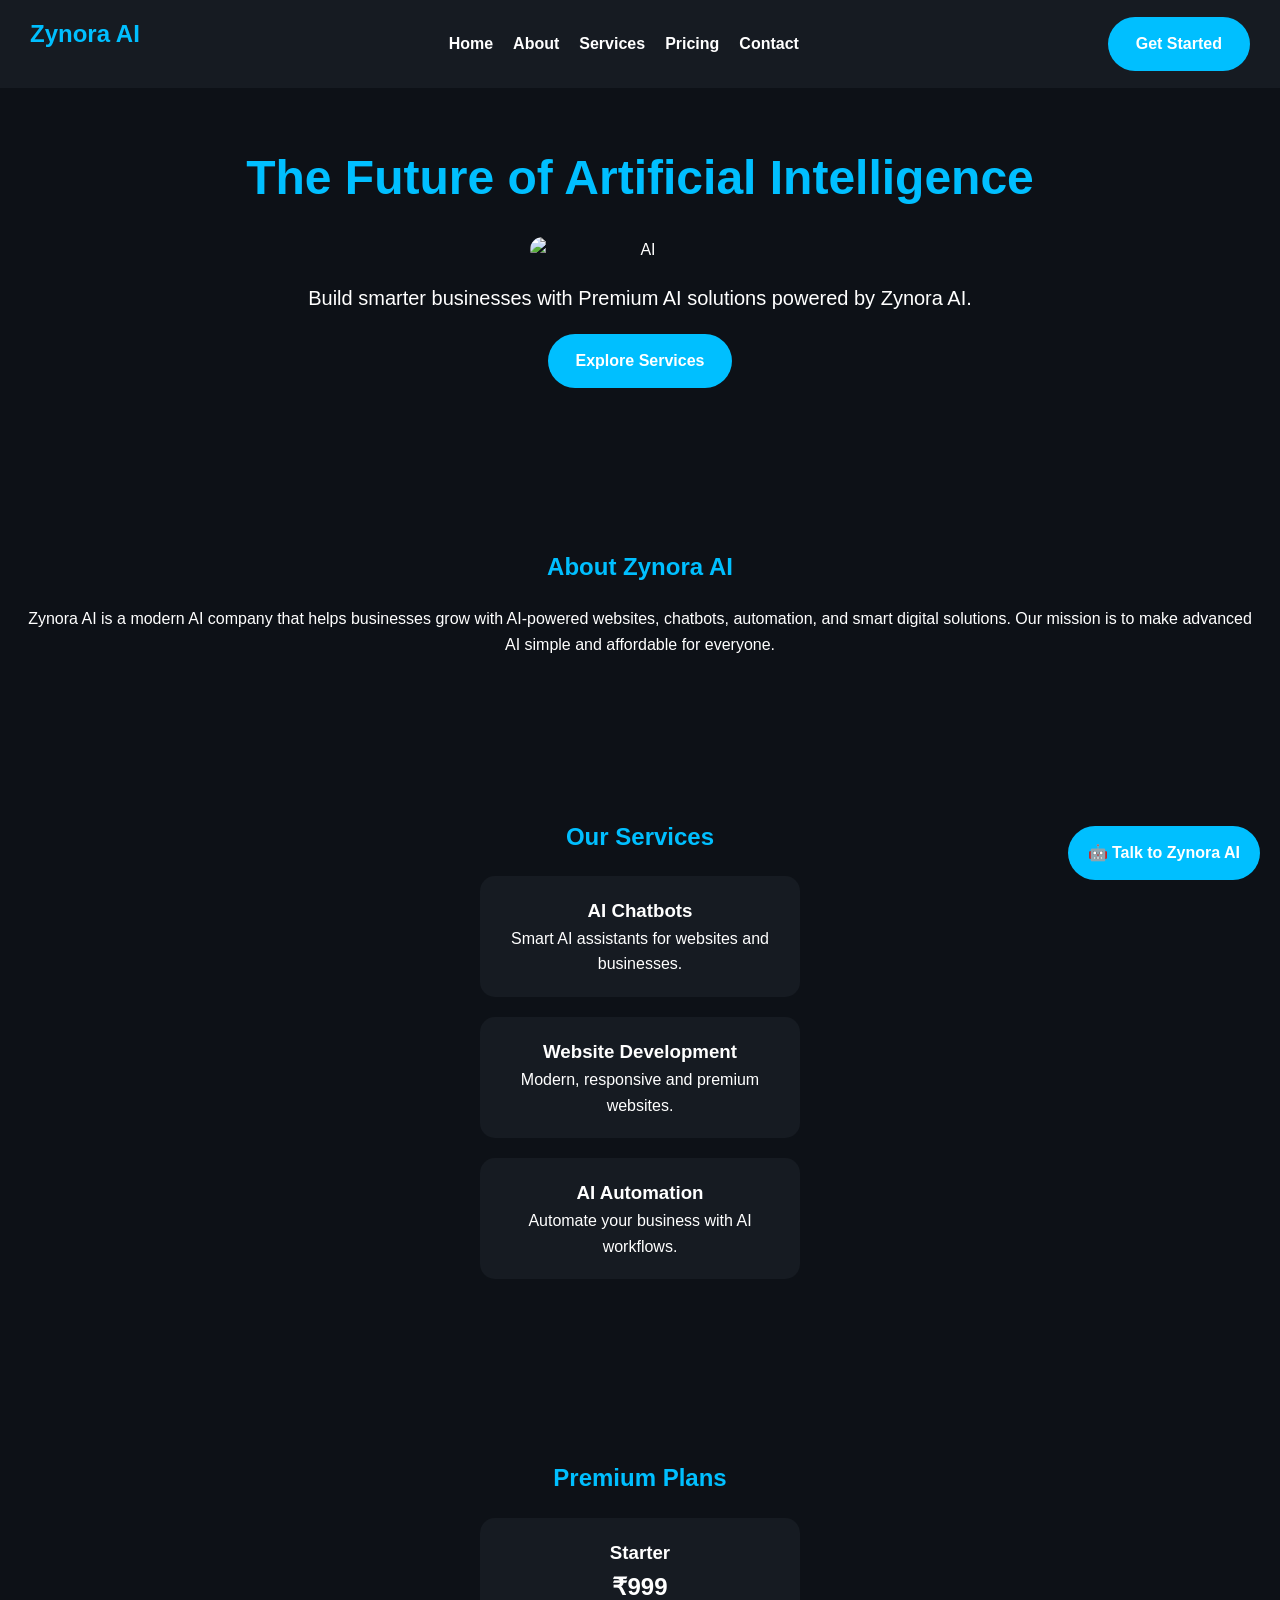
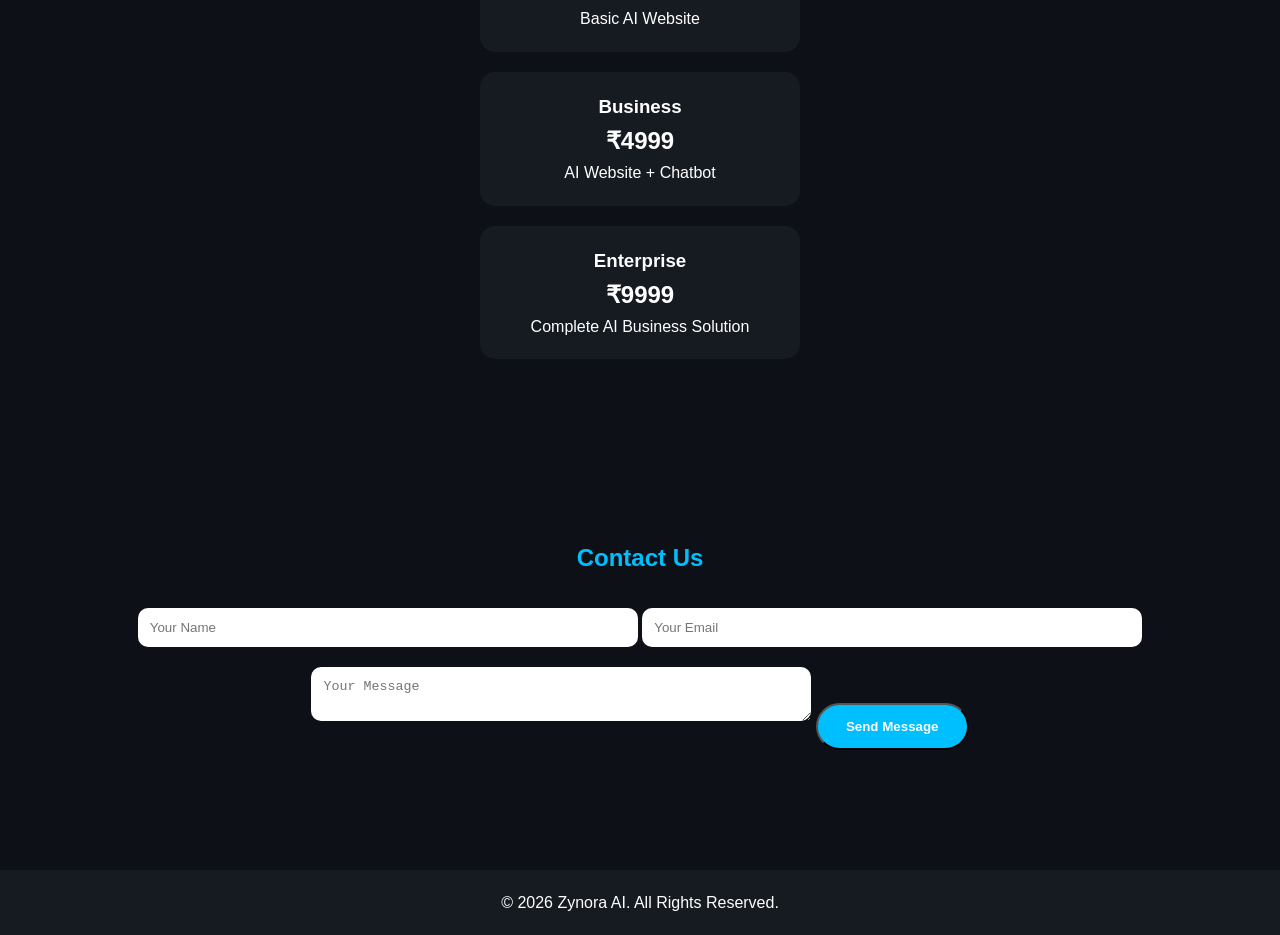
==== index.html @ 3960b530 "Fix duplicate closing form tag in index.html Removed duplicate closing form tag before the contact s" ====
<!DOCTYPE html>
<html lang="en">
<head>
<meta charset="UTF-8">
<meta name="viewport" content="width=device-width, initial-scale=1.0">
<title>Zynora AI | Premium</title>

<link rel="stylesheet" href="style.css">
<link href="https://fonts.googleapis.com/css2?family=Poppins:wght@300;400;600;700&display=swap" rel="stylesheet">
</head>

<body>

<header>
<nav class="navbar">
<h2>Zynora AI</h2>

<ul>
<li><a href="#home">Home</a></li>
<li><a href="#about">About</a></li>
<li><a href="#services">Services</a></li>
<li><a href="#pricing">Pricing</a></li>
<li><a href="#contact">Contact</a></li>
</ul>

<a href="#pricing" class="btn">Get Started</a>

</nav>
</header>

<section id="home" class="hero">

<h1>The Future of Artificial Intelligence</h1>
<img src="https://images.unsplash.com/photo-1677442136019-21780ecad995?w=900"
alt="AI"
class="hero-image">
<p>Build smarter businesses with Premium AI solutions powered by Zynora AI.</p>

<a href="#services" class="btn">Explore Services</a>
</section>
    <section id="about">
        <h2>About Zynora AI</h2>
    <p>
Zynora AI is a modern AI company that helps businesses grow with AI-powered websites, chatbots, automation, and smart digital solutions. Our mission is to make advanced AI simple and affordable for everyone.
    </p>
    </section>
<section id="services">

<h2>Our Services</h2>

<div class="card">
<h3>AI Chatbots</h3>
<p>Smart AI assistants for websites and businesses.</p>
</div>

<div class="card">
<h3>Website Development</h3>
<p>Modern, responsive and premium websites.</p>
</div>

<div class="card">
<h3>AI Automation</h3>
<p>Automate your business with AI workflows.</p>
</div>

</section>

<section id="pricing">

<h2>Premium Plans</h2>

<div class="card">
<h3>Starter</h3>
<h1>₹999</h1>
<p>Basic AI Website</p>
</div>

<div class="card">
<h3>Business</h3>
<h1>₹4999</h1>
<p>AI Website + Chatbot</p>
</div>

<div class="card">
<h3>Enterprise</h3>
<h1>₹9999</h1>
<p>Complete AI Business Solution</p>
</div>

</section>

<section id="contact">

<h2>Contact Us</h2>

<form>

<input type="text" placeholder="Your Name" required>

<input type="email" placeholder="Your Email" required>

<textarea placeholder="Your Message"></textarea>

<button type="submit" class="btn">Send Message</button>
</form>

</section>

<footer>
    <p>© 2026 Zynora AI. All Rights Reserved.</p>
</footer>
<a href="https://chat.openai.com/" target="_blank" class="chat-btn">
🤖 Talk to Zynora AI
</a>
    
<script src="script.js"></script>
</body>
</html>
---- style.css ----
/* ===== Zynora AI Premium CSS ===== */

*{
    margin:0;
    padding:0;
    box-sizing:border-box;
}

body{
    font-family:Arial, sans-serif;
    background:#0d1117;
    color:#fff;
    line-height:1.6;
}

header{
    position:fixed;
    top:0;
    width:100%;
    background:#161b22;
    padding:15px 30px;
    z-index:1000;
}

.navbar{
    display:flex;
    justify-content:space-between;
    align-items:center;
}

.navbar h2{
    color:#00bfff;
}

.navbar ul{
    list-style:none;
    display:flex;
    gap:20px;
}

.navbar a{
    color:white;
    text-decoration:none;
    font-weight:bold;
}

.hero{
    text-align:center;
    padding:140px 20px 80px;
}

.hero h1{
    font-size:48px;
    color:#00bfff;
}

.hero p{
    font-size:20px;
    margin:20px 0;
}

.hero-image{
    width:220px;
    max-width:80%;
    display:block;
    margin:20px auto;
    border-radius:20px;
}

.btn{
    display:inline-block;
    background:#00bfff;
    color:white;
    padding:14px 28px;
    border-radius:30px;
    text-decoration:none;
    font-weight:bold;
}section{
    padding:80px 20px;
    text-align:center;
}

h2{
    color:#00bfff;
    margin-bottom:20px;
}

.card{
    background:#161b22;
    padding:20px;
    margin:20px auto;
    max-width:320px;
    border-radius:15px;
    transition:0.3s;
}

.card:hover{
    transform:translateY(-10px);
    box-shadow:0 10px 30px rgba(0,191,255,0.4);
}

input,textarea{
    width:90%;
    max-width:500px;
    padding:12px;
    margin:10px 0;
    border:none;
    border-radius:10px;
}

.chat-btn{
    position:fixed;
    bottom:20px;
    right:20px;
    background:#00bfff;
    color:#fff;
    padding:14px 20px;
    border-radius:50px;
    text-decoration:none;
    font-weight:bold;
    z-index:999;
}

footer{
    background:#161b22;
    text-align:center;
    padding:20px;
    margin-top:40px;
}
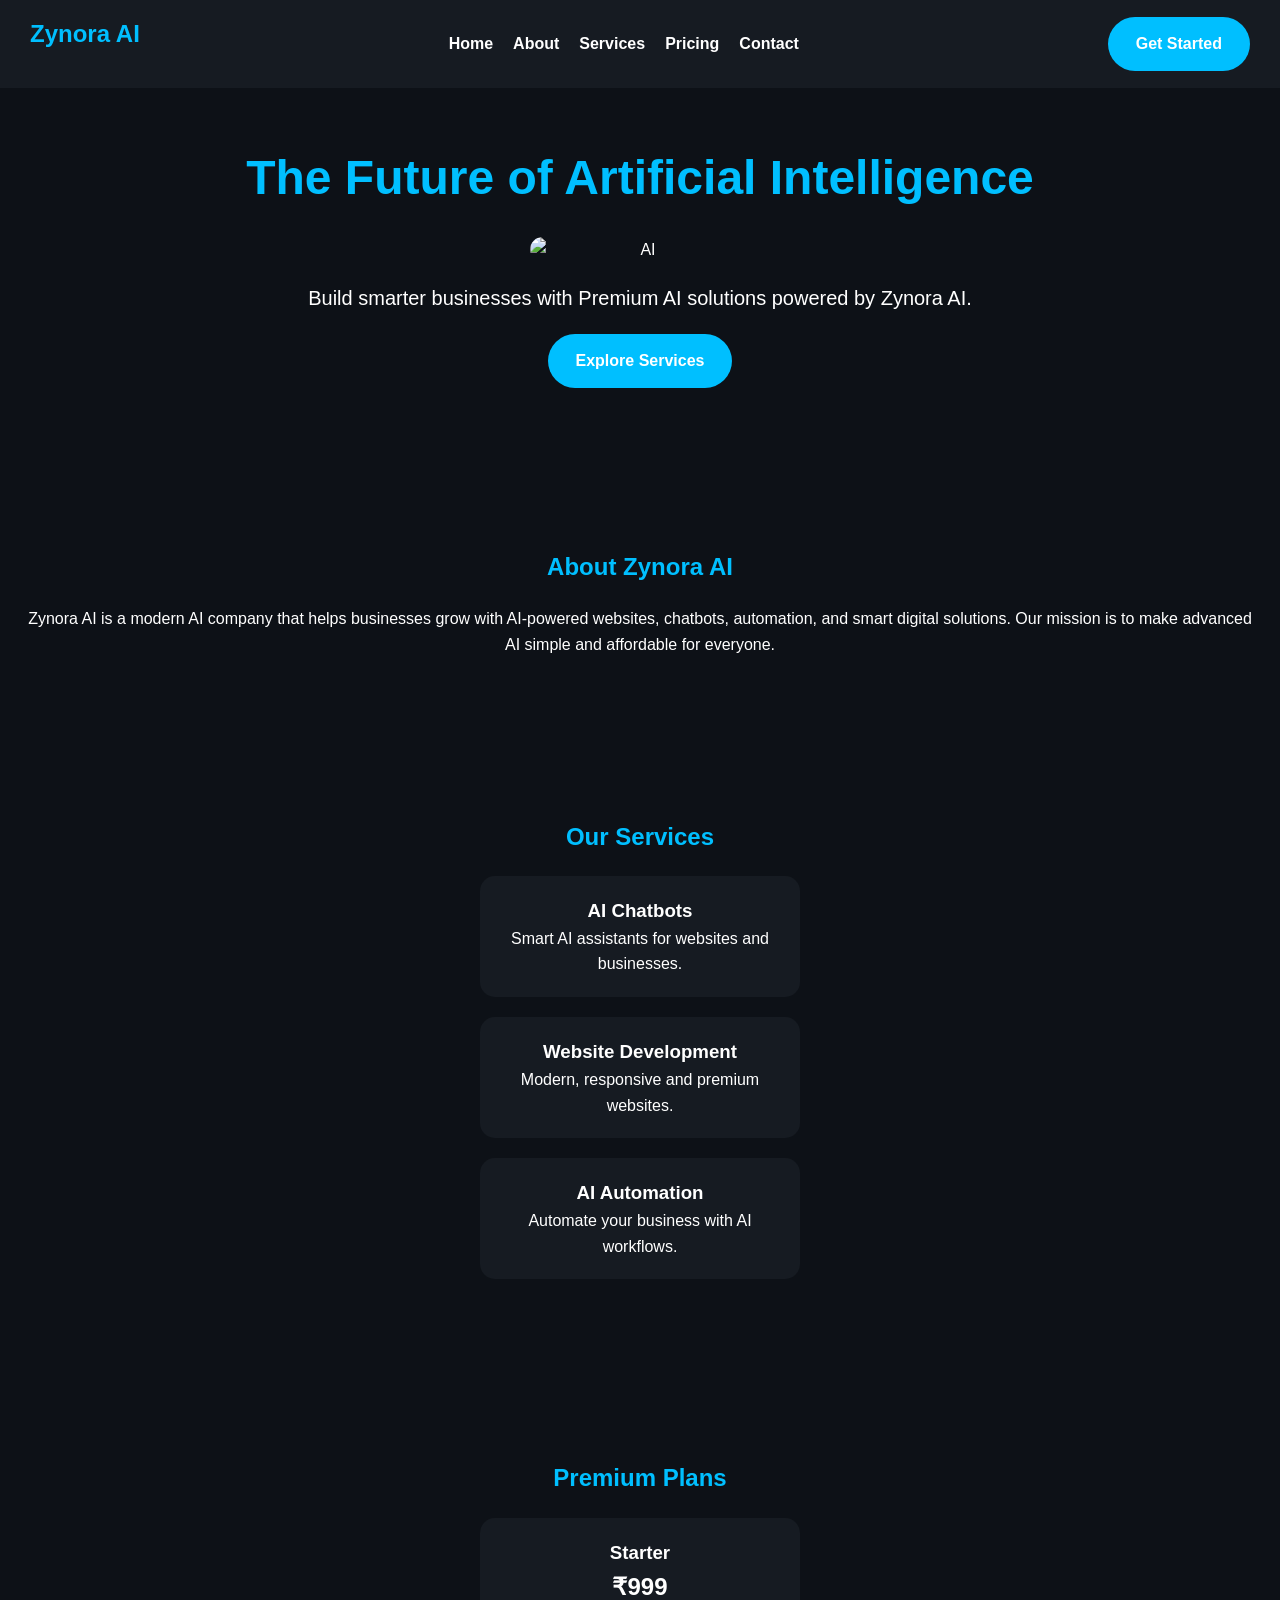
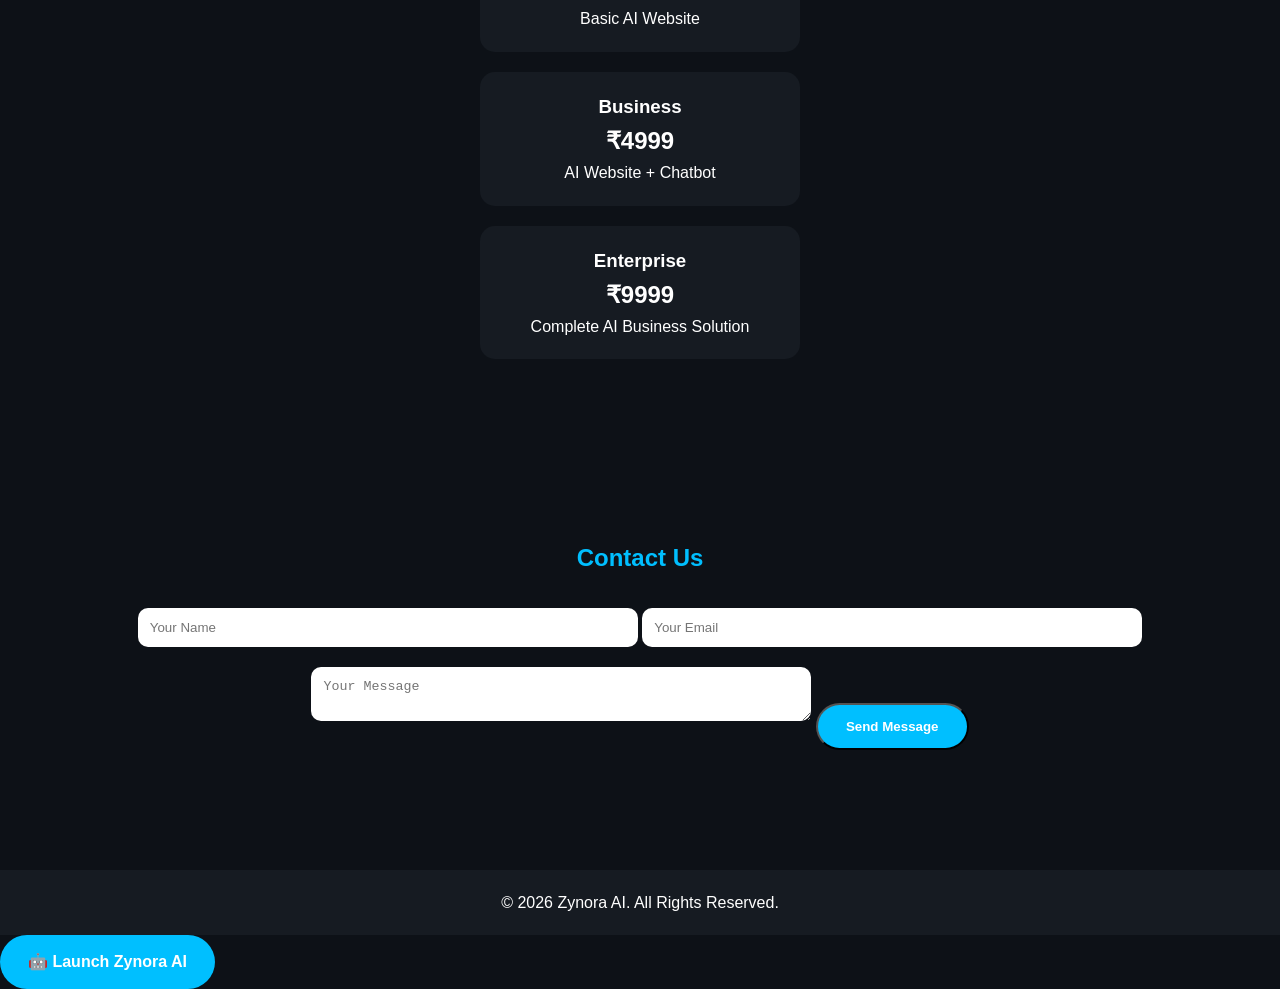
==== commit 87ad190a: "Update footer link to launch Zynora AI" ====
--- a/index.html
+++ b/index.html
@@ -109,10 +109,9 @@
 <footer>
     <p>© 2026 Zynora AI. All Rights Reserved.</p>
 </footer>
-<a href="https://chat.openai.com/" target="_blank" class="chat-btn">
-🤖 Talk to Zynora AI
-</a>
-    
+   <a href="login.html" class="btn">
+🤖 Launch Zynora AI
+   </a> 
 <script src="script.js"></script>
 </body>
 </html>
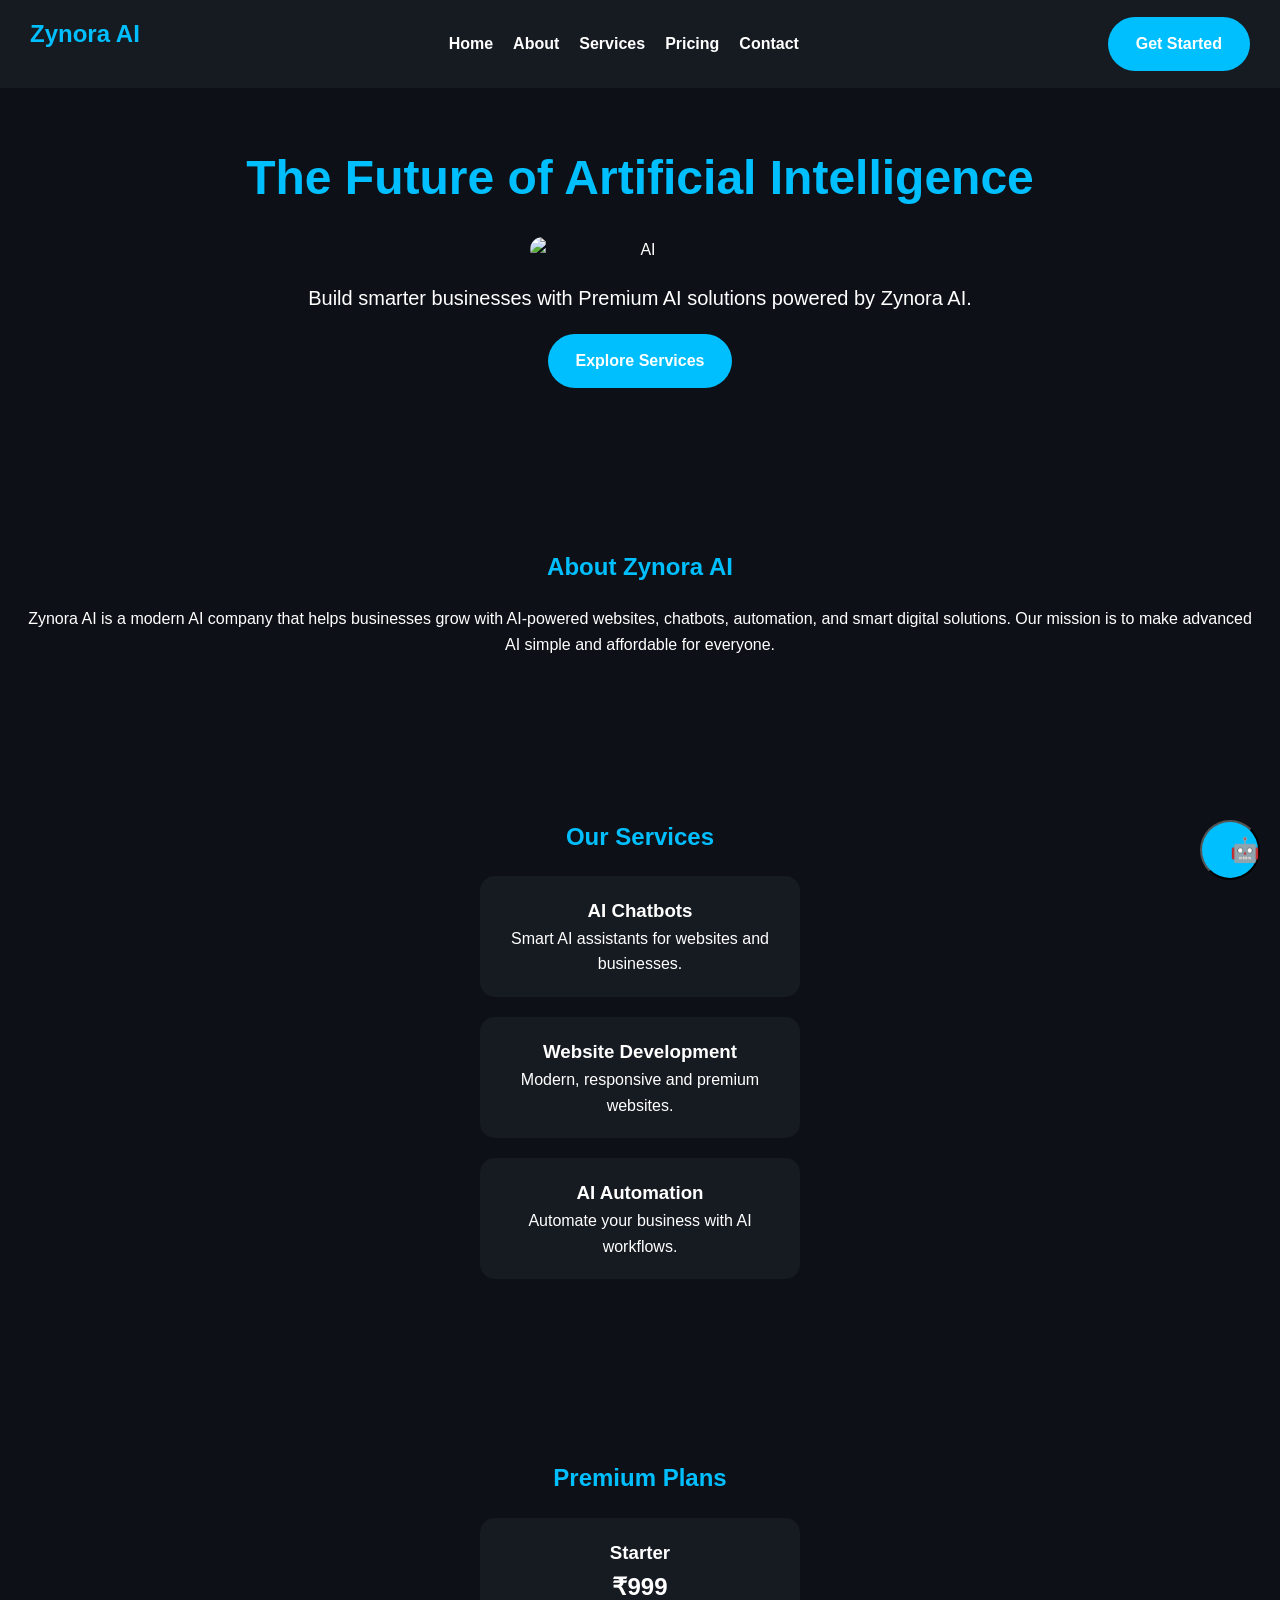
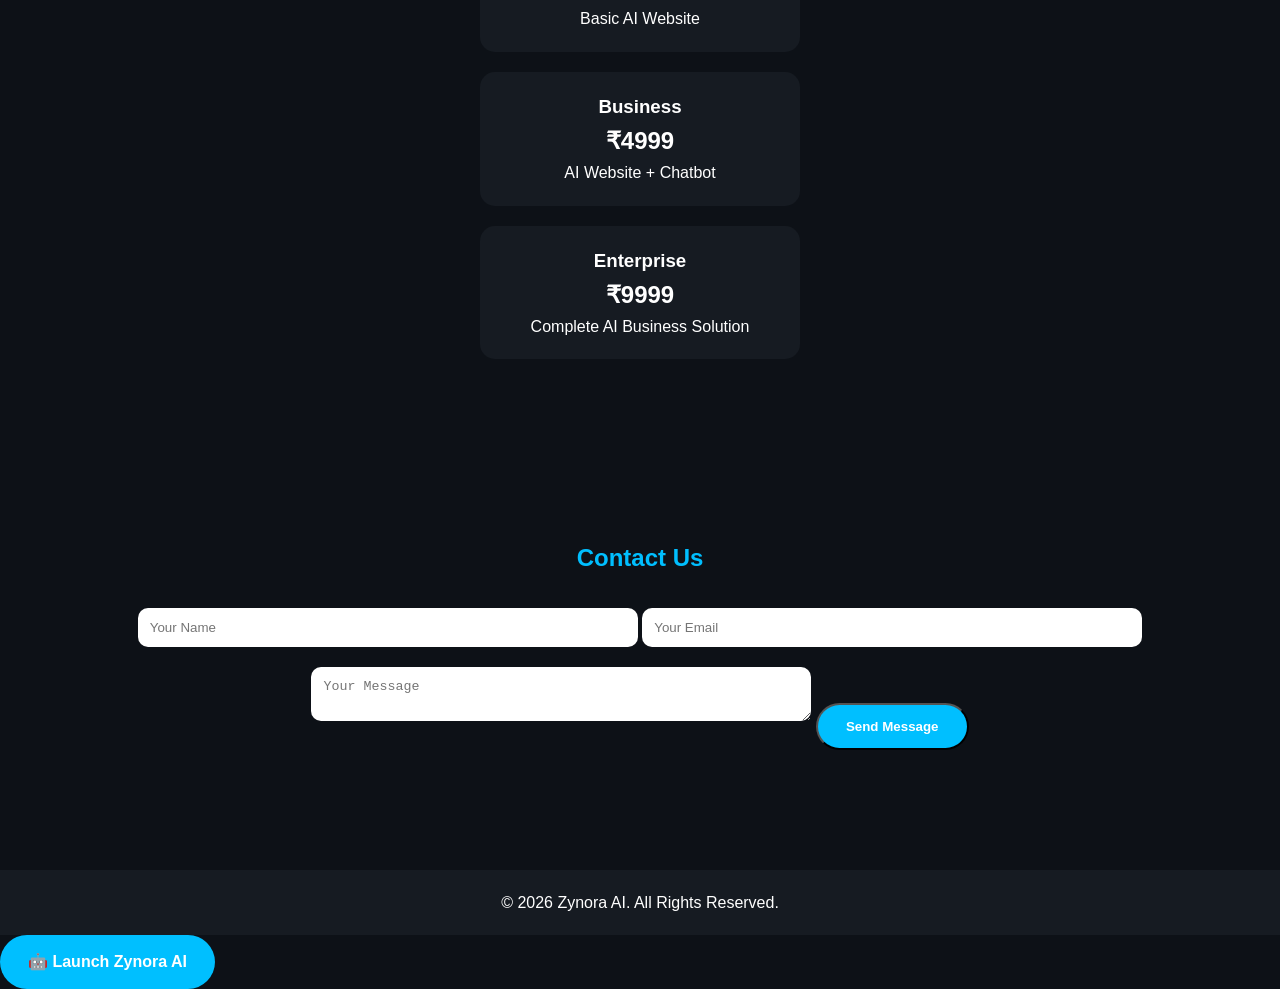
==== commit 7717208e: "Add chat toggle button to index.html" ====
--- a/index.html
+++ b/index.html
@@ -112,6 +112,23 @@
    <a href="login.html" class="btn">
 🤖 Launch Zynora AI
    </a> 
+    <div id="chat-box" style="display:none;position:fixed;bottom:20px;right:20px;width:320px;background:#1b1f2a;border-radius:15px;padding:15px;box-shadow:0 0 20px rgba(0,191,255,.3);z-index:9999;">
+    <h3 style="color:#00bfff;margin-top:0;">🤖 Zynora AI</h3>
+
+    <div id="messages" style="height:200px;overflow-y:auto;background:#10141d;padding:10px;border-radius:10px;color:white;margin-bottom:10px;">
+        <p>Hello! How can I help you?</p>
+    </div>
+
+    <input id="userInput" type="text" placeholder="Type your message..." style="width:100%;padding:10px;border-radius:8px;border:none;">
+
+    <button onclick="sendMessage()" class="btn" style="margin-top:10px;width:100%;">
+        Send
+    </button>
+    </div>
+    <button id="chat-toggle" class="btn"
+style="position:fixed;bottom:20px;right:20px;border-radius:50%;width:60px;height:60px;font-size:24px;z-index:9999;">
+🤖
+    </button>
 <script src="script.js"></script>
 </body>
 </html>
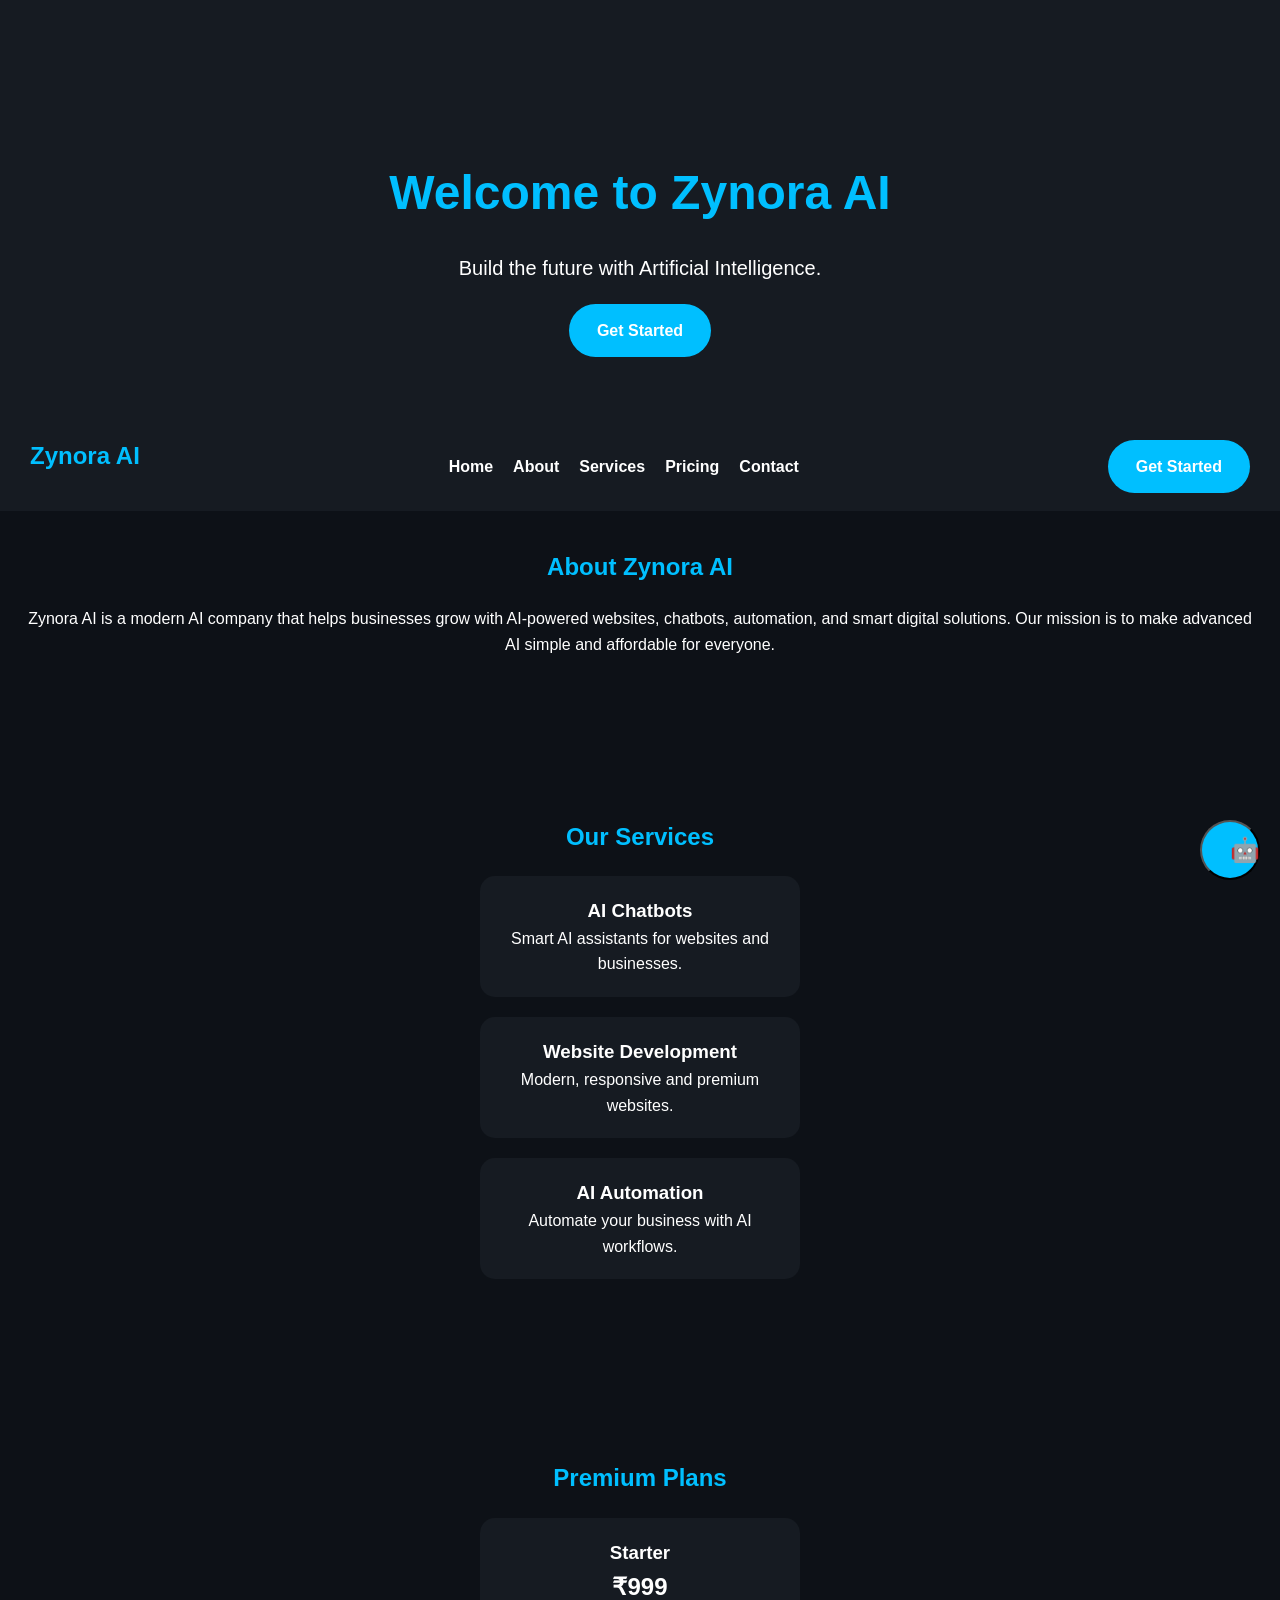
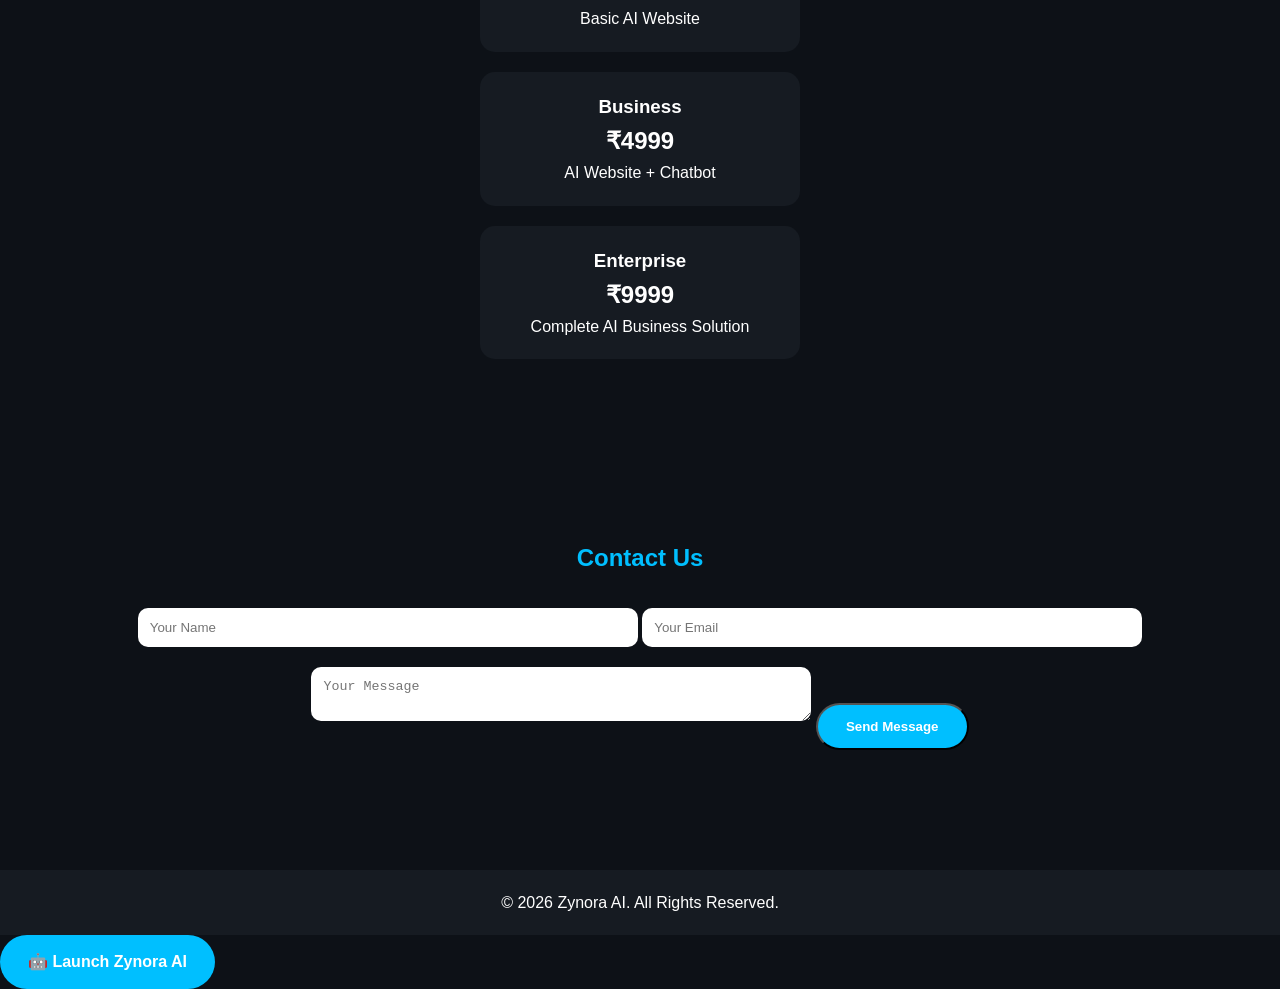
==== commit b709c158: "Add hero section to index.html Added a hero section with a welcome message and call to action." ====
--- a/index.html
+++ b/index.html
@@ -12,6 +12,12 @@
 <body>
 
 <header>
+    <section id="home" class="hero">
+  <h1>Welcome to Zynora AI</h1>
+  <p>Build the future with Artificial Intelligence.</p>
+
+  <a href="#services" class="btn">Get Started</a>
+    </section>
 <nav class="navbar">
 <h2>Zynora AI</h2>
 
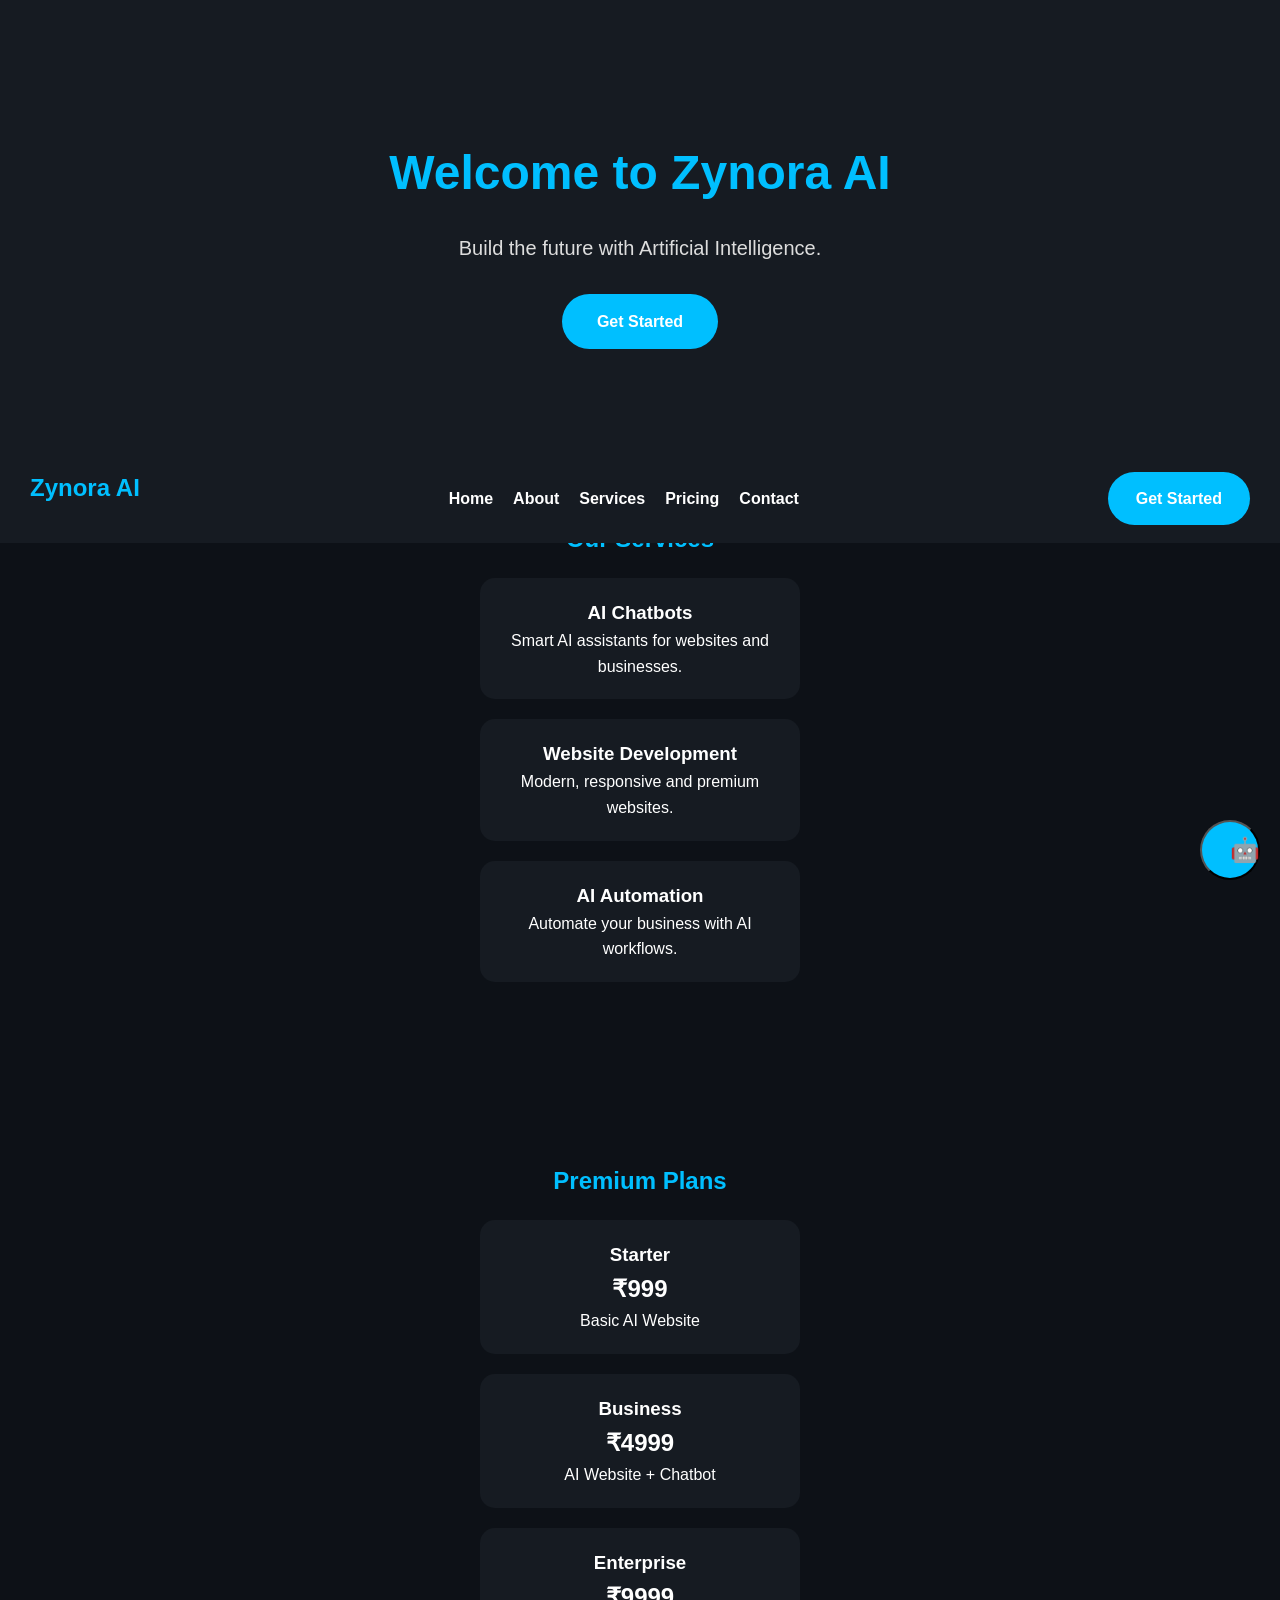
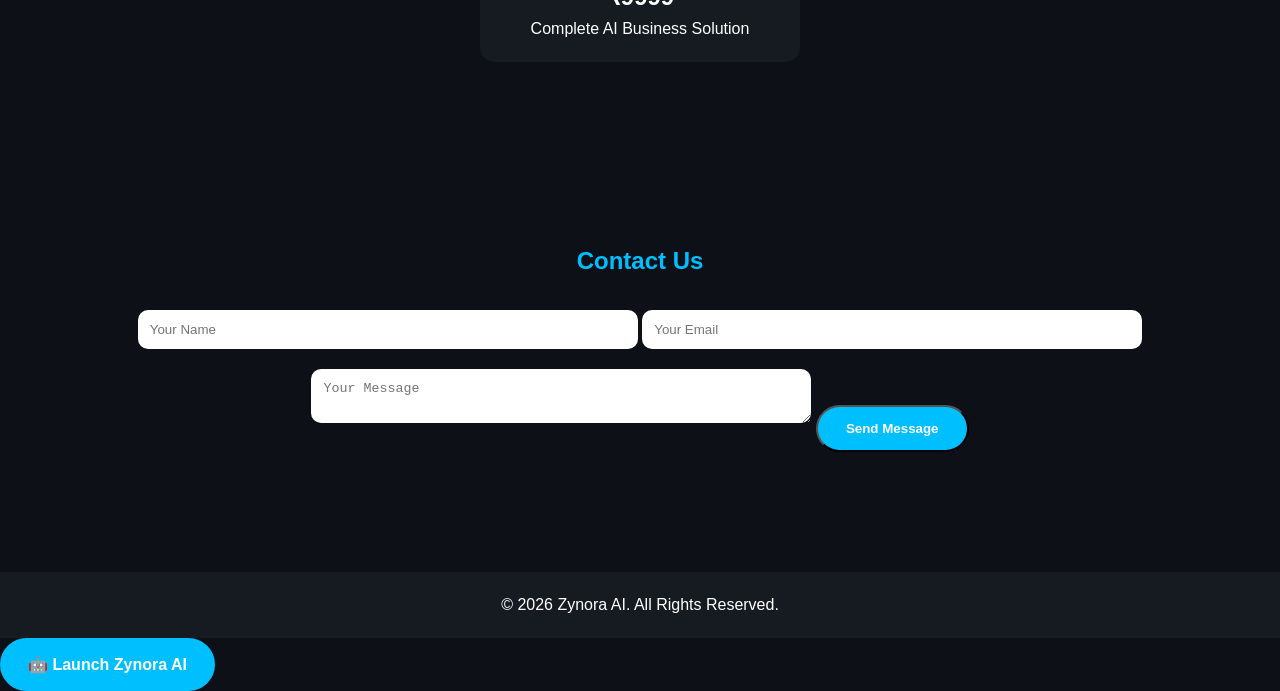
==== commit 652fe389: "Remove home section from index.html" ====
--- a/index.html
+++ b/index.html
@@ -34,9 +34,7 @@
 </nav>
 </header>
 
-<section id="home" class="hero">
-
-<h1>The Future of Artificial Intelligence</h1>
+<
 <img src="https://images.unsplash.com/photo-1677442136019-21780ecad995?w=900"
 alt="AI"
 class="hero-image">
--- a/style.css
+++ b/style.css
@@ -127,3 +127,45 @@
     padding:20px;
     margin-top:40px;
 }
+.hero{
+    text-align:center;
+    padding:120px 20px;
+}
+
+.hero h1{
+    font-size:48px;
+    color:#00bfff;
+    margin-bottom:20px;
+}
+
+.hero p{
+    font-size:20px;
+    color:#ddd;
+    margin-bottom:30px;
+}
+
+.hero .btn{
+    background:#00bfff;
+    color:white;
+    padding:15px 35px;
+    border-radius:30px;
+    text-decoration:none;
+    font-weight:bold;
+    display:inline-block;
+}
+
+.hero .btn:hover{
+    background:#0099cc;
+}
+.hero h1{
+    animation: glow 2s infinite alternate;
+}
+
+@keyframes glow{
+    from{
+        text-shadow:0 0 10px #00bfff;
+    }
+    to{
+        text-shadow:0 0 25px #00bfff,0 0 50px #00bfff;
+    }
+}
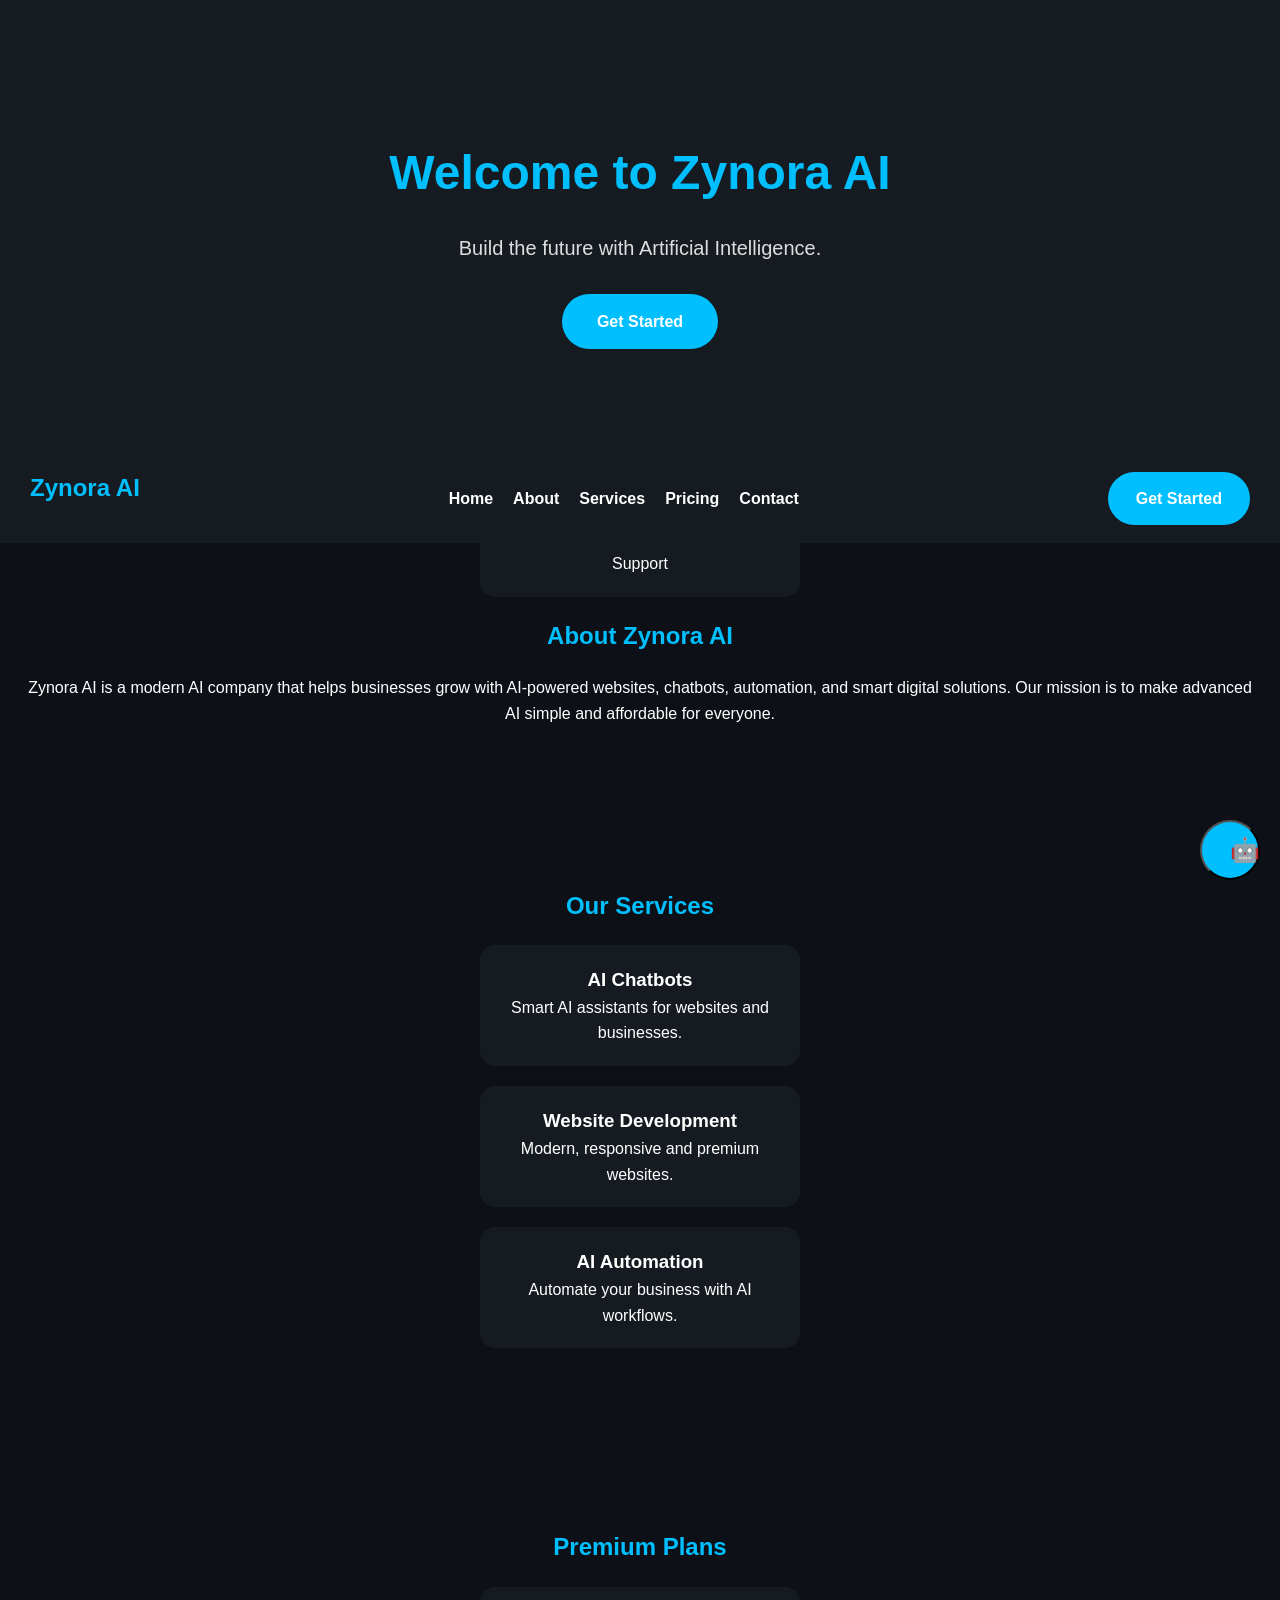
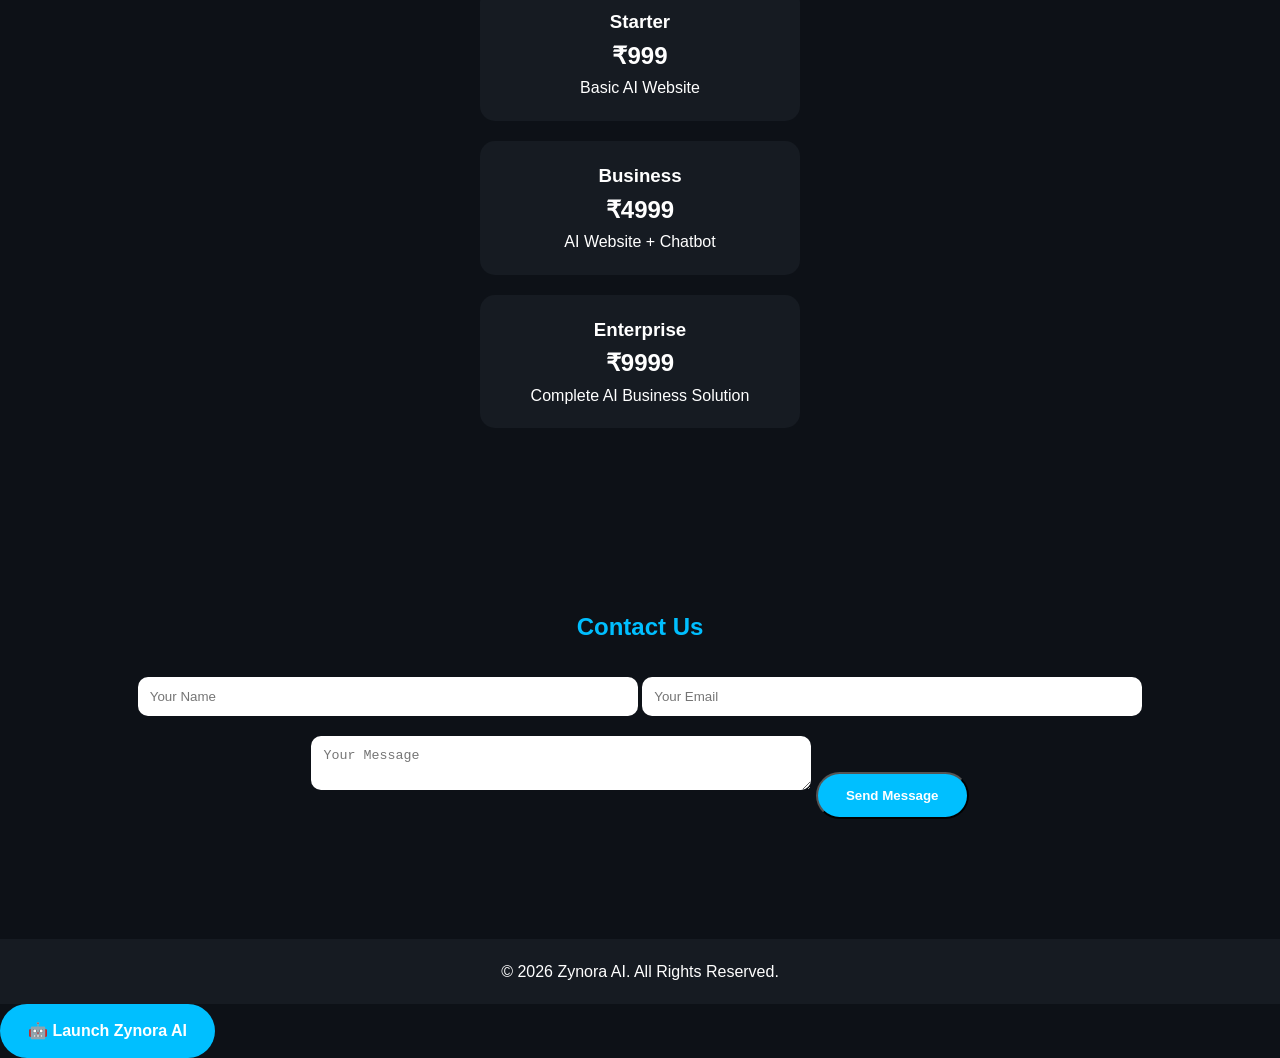
==== commit 6fa39bdf: "Add statistics section to About Zynora AI Added statistics section with project, client, and support" ====
--- a/index.html
+++ b/index.html
@@ -43,6 +43,22 @@
 <a href="#services" class="btn">Explore Services</a>
 </section>
     <section id="about">
+        <div class="stats">
+  <div class="card">
+    <h3>100+</h3>
+    <p>Projects</p>
+  </div>
+
+  <div class="card">
+    <h3>50+</h3>
+    <p>Clients</p>
+  </div>
+
+  <div class="card">
+    <h3>24/7</h3>
+    <p>Support</p>
+  </div>
+        </div>
         <h2>About Zynora AI</h2>
     <p>
 Zynora AI is a modern AI company that helps businesses grow with AI-powered websites, chatbots, automation, and smart digital solutions. Our mission is to make advanced AI simple and affordable for everyone.
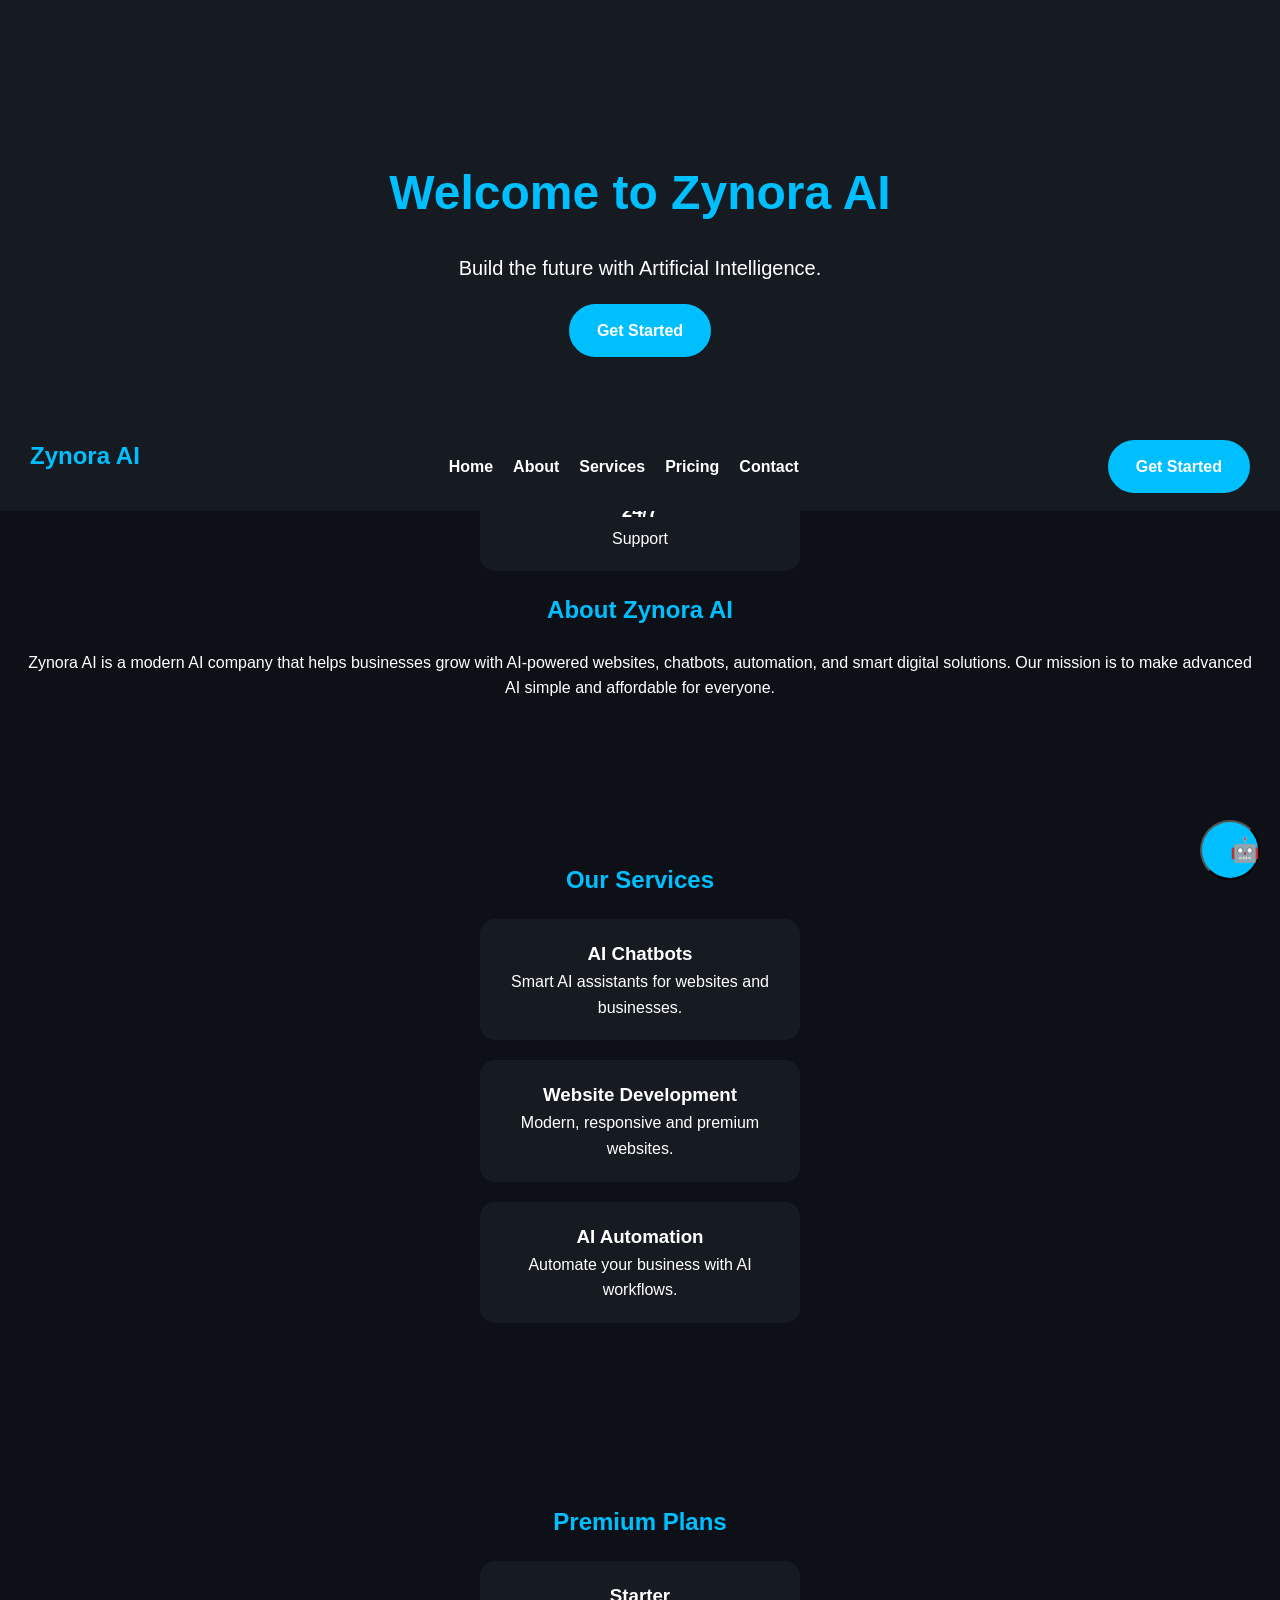
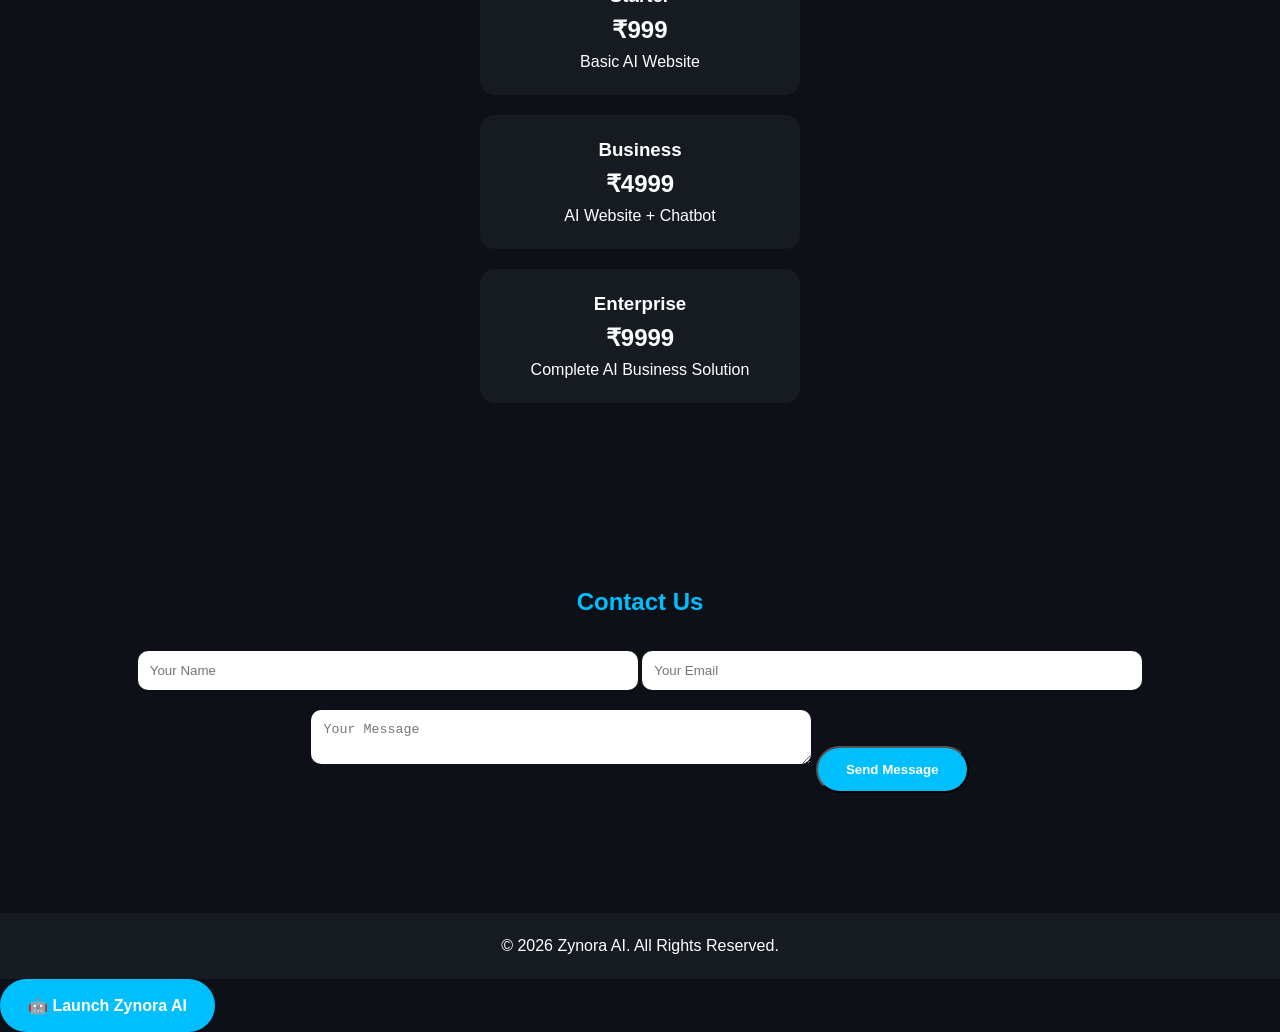
==== commit 932daacc: "Fix HTML syntax for image tag" ====
--- a/index.html
+++ b/index.html
@@ -34,7 +34,6 @@
 </nav>
 </header>
 
-<
 <img src="https://images.unsplash.com/photo-1677442136019-21780ecad995?w=900"
 alt="AI"
 class="hero-image">
--- a/style.css
+++ b/style.css
@@ -127,45 +127,4 @@
     padding:20px;
     margin-top:40px;
 }
-.hero{
-    text-align:center;
-    padding:120px 20px;
-}
-
-.hero h1{
-    font-size:48px;
-    color:#00bfff;
-    margin-bottom:20px;
-}
-
-.hero p{
-    font-size:20px;
-    color:#ddd;
-    margin-bottom:30px;
-}
-
-.hero .btn{
-    background:#00bfff;
-    color:white;
-    padding:15px 35px;
-    border-radius:30px;
-    text-decoration:none;
-    font-weight:bold;
-    display:inline-block;
-}
-
-.hero .btn:hover{
-    background:#0099cc;
-}
-.hero h1{
-    animation: glow 2s infinite alternate;
-}
-
-@keyframes glow{
-    from{
-        text-shadow:0 0 10px #00bfff;
-    }
-    to{
-        text-shadow:0 0 25px #00bfff,0 0 50px #00bfff;
-    }
-}
+.
